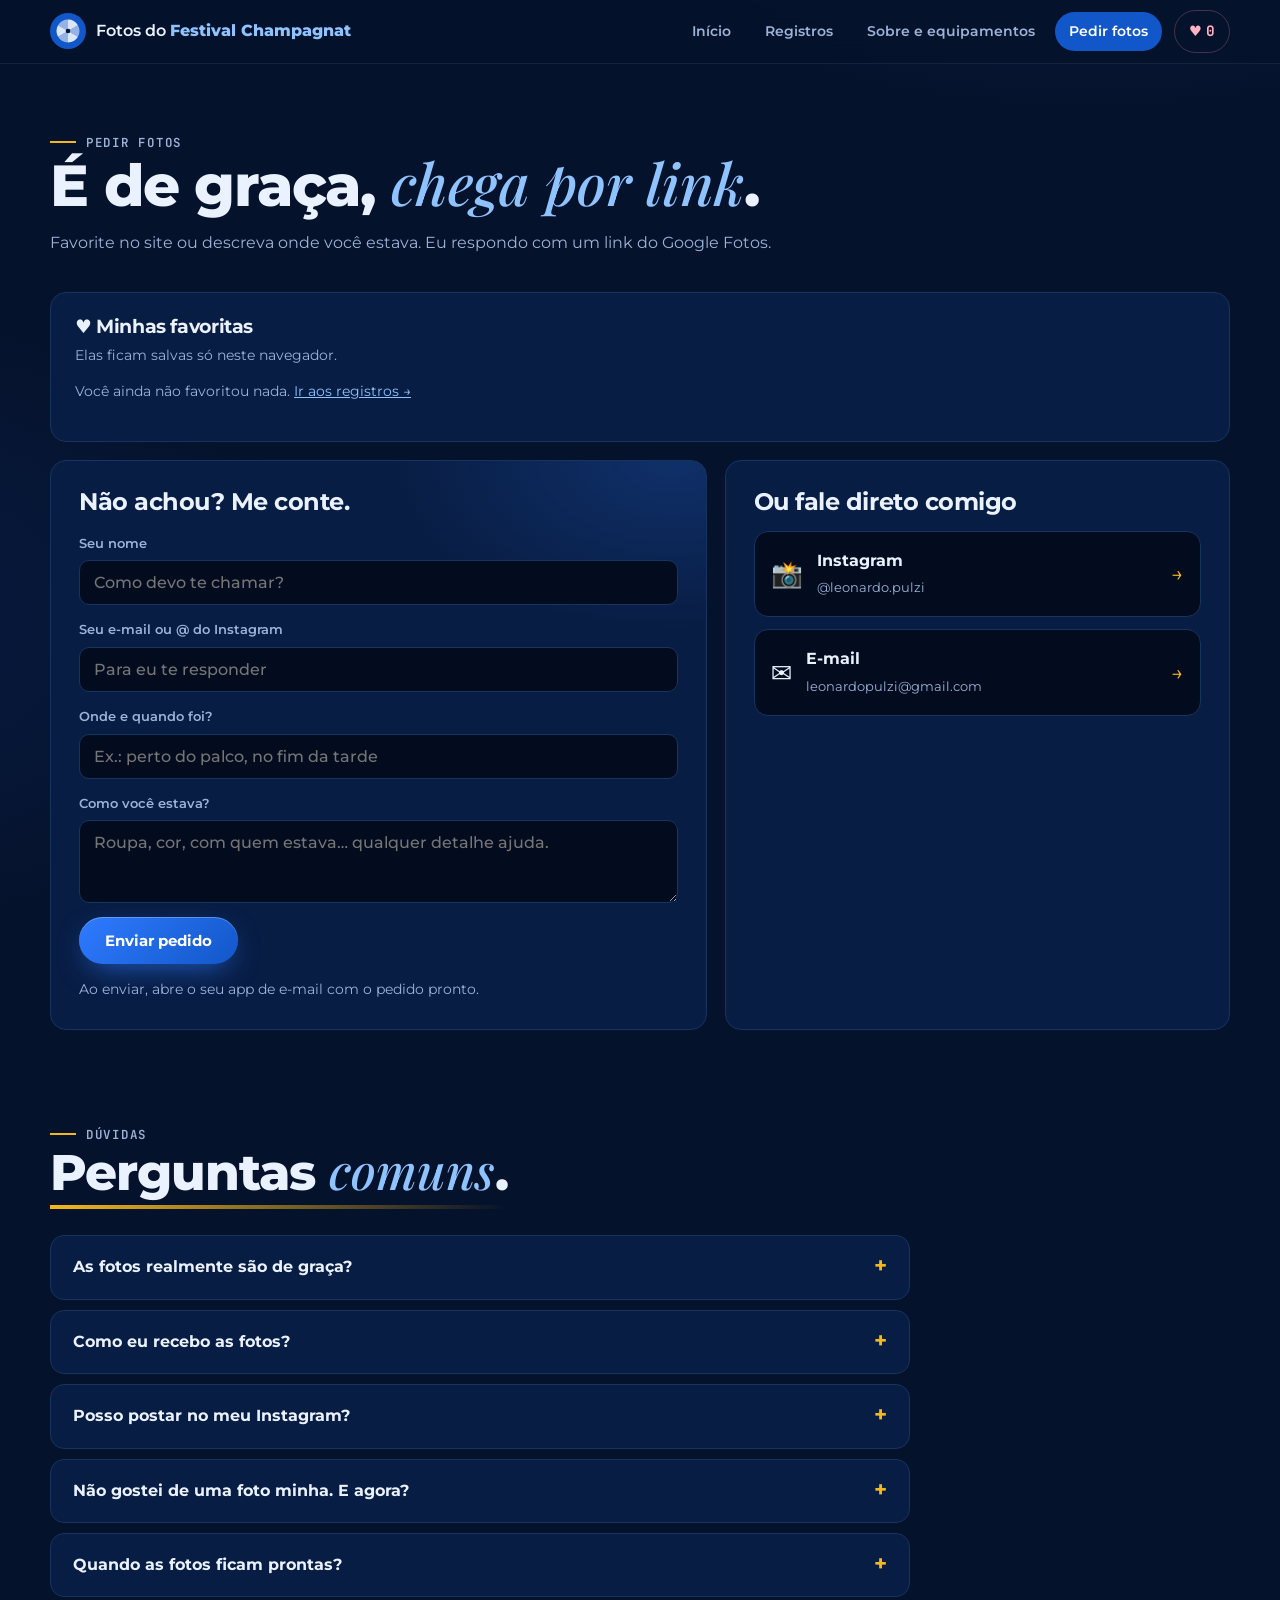
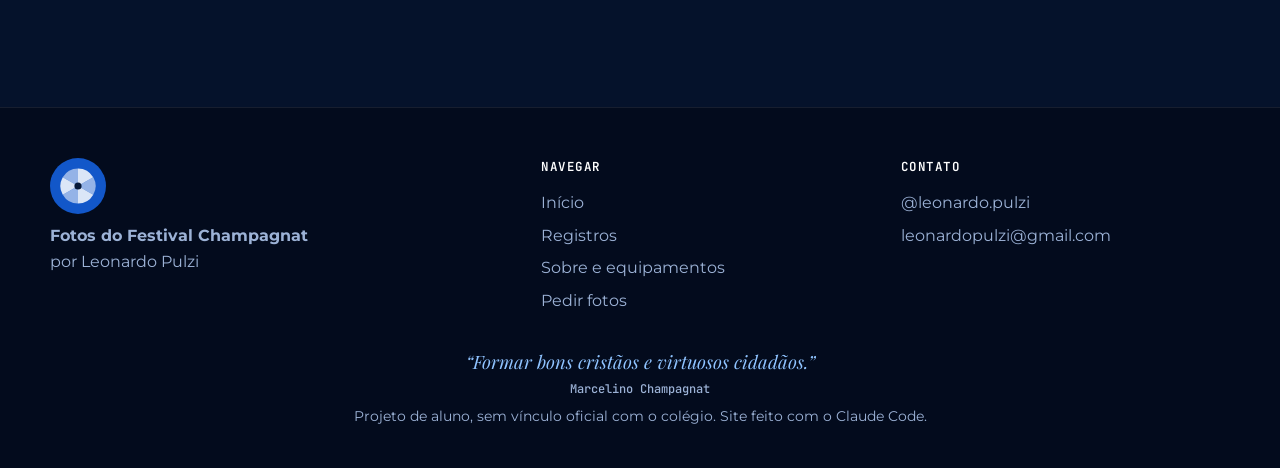
==== pedir.html @ 80028199 "Redesign Marista: sala de revelacao, paginas, favoritas e animacoes Co-Authored-By: Claude Sonnet 5." ====
<!doctype html>
<html lang="pt-BR">
<head>
<meta charset="utf-8">
<meta name="viewport" content="width=device-width, initial-scale=1">
<title>Pedir fotos · Fotos do Festival Champagnat</title>
<meta name="description" content="Peça suas fotos do Festival Champagnat. É de graça e chega por link do Google Fotos.">
<meta name="theme-color" content="#05122b">
<link rel="icon" href="data:image/svg+xml,%3Csvg xmlns='http://www.w3.org/2000/svg' viewBox='0 0 100 100'%3E%3Ccircle cx='50' cy='50' r='50' fill='%231257c9'/%3E%3Ccircle cx='50' cy='50' r='24' fill='%23fff'/%3E%3Ccircle cx='50' cy='50' r='10' fill='%2305122b'/%3E%3C/svg%3E">
<link rel="preconnect" href="https://fonts.googleapis.com">
<link rel="preconnect" href="https://fonts.gstatic.com" crossorigin>
<link href="https://fonts.googleapis.com/css2?family=JetBrains+Mono:wght@500;600;700&family=Montserrat:wght@400;500;600;700;800&family=Playfair+Display:ital,wght@1,500&display=swap" rel="stylesheet">
<link rel="stylesheet" href="style.css">
<script>try{if(sessionStorage.getItem('iris'))document.documentElement.classList.add('iris-cover')}catch(e){}</script>
</head>
<body data-page="pedir">

<main class="wrap sec" style="padding-top:56px">
  <div class="sec-head">
    <p class="eyebrow">Pedir fotos</p>
    <h1 style="font-size:clamp(2.2rem,5vw,3.6rem)" data-split>É de graça, <em>chega por link</em>.</h1>
    <p>Favorite no site ou descreva onde você estava. Eu respondo com um link do Google Fotos.</p>
  </div>

  <div class="favs-box" data-rv>
    <h3 style="margin-bottom:6px">♥ Minhas favoritas <span class="mono small" id="fCount"></span></h3>
    <p class="small" style="margin:0 0 14px">Elas ficam salvas só neste navegador.</p>
    <div class="favs-strip" id="strip"></div>
    <div class="cta" id="favActions" style="margin-top:6px">
      <button class="btn" id="sendFavs">Enviar favoritas por e-mail</button>
      <button class="btn ghost" id="clearFavs">Limpar</button>
    </div>
    <p id="favEmpty" class="small" hidden>Você ainda não favoritou nada. <a href="registros.html" style="color:var(--sky)">Ir aos registros →</a></p>
  </div>

  <div class="contact">
    <form class="form" id="form" novalidate data-rv>
      <h3>Não achou? Me conte.</h3>
      <label>Seu nome<input name="nome" type="text" autocomplete="name" required placeholder="Como devo te chamar?"></label>
      <label>Seu e-mail ou @ do Instagram<input name="contato" type="text" required placeholder="Para eu te responder"></label>
      <label>Onde e quando foi?<input name="onde" type="text" placeholder="Ex.: perto do palco, no fim da tarde"></label>
      <label>Como você estava?<textarea name="msg" rows="3" placeholder="Roupa, cor, com quem estava… qualquer detalhe ajuda."></textarea></label>
      <button class="btn" type="submit">Enviar pedido</button>
      <p class="small" id="formMsg" role="status" aria-live="polite" style="margin:0">Ao enviar, abre o seu app de e-mail com o pedido pronto.</p>
    </form>
    <div class="channels" data-rv>
      <h3>Ou fale direto comigo</h3>
      <a class="chan" id="lnkAlbum" href="#" target="_blank" rel="noopener" hidden><span class="ci">🖼️</span><span><b>Álbum no Google Fotos</b><small>Todas as fotos do festival</small></span><i>→</i></a>
      <a class="chan" id="lnkIg" href="#" target="_blank" rel="noopener"><span class="ci">📸</span><span><b>Instagram</b><small>@<span data-cfg="instagram">leonardo.pulzi</span></small></span><i>→</i></a>
      <a class="chan" id="lnkMail" href="#"><span class="ci">✉️</span><span><b>E-mail</b><small data-cfg="email">leonardopulzi@gmail.com</small></span><i>→</i></a>
    </div>
  </div>

  <div class="sec-head" style="margin-top:96px" data-rv><p class="eyebrow">Dúvidas</p><h2>Perguntas <em>comuns</em>.</h2></div>
  <div class="faq">
    <details data-rv><summary>As fotos realmente são de graça?</summary><p>Sim. Não cobro nada e não tem pegadinha. É um projeto meu para o festival.</p></details>
    <details data-rv><summary>Como eu recebo as fotos?</summary><p>Por um link do Google Fotos. Eu envio por e-mail ou Instagram, e você vê e baixa tudo por lá.</p></details>
    <details data-rv><summary>Posso postar no meu Instagram?</summary><p>Pode, e vou adorar se me marcar. Só peço que não use as fotos para vender nada nem altere a imagem de outras pessoas.</p></details>
    <details data-rv><summary>Não gostei de uma foto minha. E agora?</summary><p>Me avise por e-mail ou Instagram que eu tiro do site. Sem drama.</p></details>
    <details data-rv><summary>Quando as fotos ficam prontas?</summary><p>Vou subindo aos poucos depois do festival, conforme eu for editando. Volte aqui ou me chame para saber.</p></details>
  </div>
</main>

<script src="config.js"></script>
<script src="fotos.js"></script>
<script src="common.js"></script>
<script src="cursor.js"></script>
<script>
(() => {
  const { $, CFG, todas, toast } = FC;
  const rotulo = (f) => `${(FC.data.albuns.find((a) => a.key === f.album) || {}).titulo || f.album} #${String(f.n).padStart(2, '0')}`;
  const nome = (f) => f.exemplo ? `(exemplo) ${rotulo(f)}` : decodeURIComponent(f.src.replace(/^fotos\//, ''));

  $('#lnkIg').href = 'https://instagram.com/' + encodeURIComponent(CFG.instagram || '');
  $('#lnkMail').href = 'mailto:' + (CFG.email || '');
  if (CFG.albumUrl) { $('#lnkAlbum').href = CFG.albumUrl; $('#lnkAlbum').hidden = false; }

  function favList() { const s = new Set(FC.favs()); return todas.filter((f) => s.has(f.id)); }
  function paint() {
    const l = favList(), strip = $('#strip');
    strip.textContent = '';
    $('#fCount').textContent = l.length ? `· ${l.length} selecionada${l.length > 1 ? 's' : ''}` : '';
    $('#favActions').hidden = !l.length; $('#favEmpty').hidden = !!l.length; strip.hidden = !l.length;
    l.forEach((f) => {
      const d = document.createElement('div'); d.className = 'f';
      d.innerHTML = f.video ? `<video src="${f.src}#t=0.1" muted preload="metadata"></video>` : `<img src="${f.src}" alt="${rotulo(f)}">`;
      const x = document.createElement('button'); x.type = 'button'; x.setAttribute('aria-label', 'Remover'); x.textContent = '✕';
      x.onclick = () => FC.toggleFav(f.id);
      d.appendChild(x); strip.appendChild(d);
    });
  }
  document.addEventListener('favs', paint); paint();

  $('#sendFavs').addEventListener('click', () => {
    const l = favList();
    const corpo = `Oi! Gostaria destas ${l.length} do ${CFG.evento || 'festival'}:\n\n${l.map((f) => '- ' + nome(f)).join('\n')}\n\nMeu nome: \nMeu contato: \n`;
    location.href = `mailto:${CFG.email || ''}?subject=${encodeURIComponent('Pedido de fotos favoritas')}&body=${encodeURIComponent(corpo)}`;
    toast('Abrindo seu app de e-mail…');
  });
  $('#clearFavs').addEventListener('click', () => { FC.favs().forEach((id) => FC.toggleFav(id)); });

  const form = $('#form'), msg = $('#formMsg');
  form.addEventListener('submit', (e) => {
    e.preventDefault();
    const d = new FormData(form), n = (d.get('nome') || '').trim(), c = (d.get('contato') || '').trim();
    form.nome.classList.toggle('bad', !n); form.contato.classList.toggle('bad', !c);
    if (!n || !c) { msg.textContent = 'Preencha seu nome e um contato para eu te responder.'; return; }
    const fv = favList();
    const corpo = `Oi! Sou ${n} (${c}).\n\nOnde e quando: ${d.get('onde') || '-'}\nComo eu estava: ${d.get('msg') || '-'}\n${fv.length ? '\nFavoritas:\n' + fv.map((f) => '- ' + nome(f)).join('\n') + '\n' : ''}`;
    location.href = `mailto:${CFG.email || ''}?subject=${encodeURIComponent('Pedido de foto: ' + (CFG.evento || 'Festival'))}&body=${encodeURIComponent(corpo)}`;
    msg.textContent = 'Abrindo seu app de e-mail. Se nada abrir, me chame pelo Instagram.';
  });
})();
</script>
</body>
</html>
---- style.css ----
/* ============================================================
   Sala de revelação Marista: azul-marinho, branco e um toque de dourado.
   Conceito: tira de filme, rolos numerados, folha de contatos e visor.
   ============================================================ */
:root {
  color-scheme: dark;
  --navy: #05122b;
  --navy2: #081d44;
  --blue: #1257c9;
  --blue2: #2f7bff;
  --sky: #8fc3ff;
  --ice: #eef4ff;
  --gold: #f5b81c;
  --line: #17335f;
  --text: #eaf1ff;
  --muted: #9cb2d6;
  --af: #7CFF9B;
  --radius: 16px;
  --mono: "JetBrains Mono", ui-monospace, monospace;
  --serif: "Playfair Display", Georgia, serif;
}
* { box-sizing: border-box; }
[hidden] { display: none !important; }
html { scroll-behavior: smooth; scroll-padding-top: 84px; }
body {
  margin: 0; color: var(--text); background: var(--navy);
  background-image: radial-gradient(900px 500px at 85% -10%, #123f9a55, transparent 65%), radial-gradient(700px 500px at -10% 30%, #0b2a6a55, transparent 65%);
  font: 16px/1.65 Montserrat, system-ui, sans-serif; overflow-x: hidden;
}
a { color: inherit; }
img, video { display: block; max-width: 100%; }
code { font-family: var(--mono); font-size: .88em; background: #ffffff14; padding: .1em .4em; border-radius: 6px; }
h1, h2, h3 { line-height: 1.08; margin: 0; letter-spacing: -.02em; }
h1 { font-weight: 800; font-size: clamp(2.6rem, 6.2vw, 5rem); }
h2 { font-weight: 800; font-size: clamp(2rem, 4vw, 3.1rem); }
em, .serif { font-family: var(--serif); font-style: italic; font-weight: 500; letter-spacing: 0; color: var(--sky); }
.small { font-size: .86rem; color: var(--muted); }
.mono { font-family: var(--mono); }
.wrap { max-width: 1180px; margin: 0 auto; padding: 0 16px; }
.sec { padding: 96px 0 0; }
.eyebrow { font: 600 .78rem var(--mono); letter-spacing: .14em; text-transform: uppercase; color: var(--gold); margin: 0 0 14px; display: flex; align-items: center; gap: 10px; }
.eyebrow::before { content: ""; width: 26px; height: 2px; background: var(--gold); }
.sec-head { margin-bottom: 36px; max-width: 760px; }
.sec-head p { color: var(--muted); margin: 14px 0 0; }

/* ---------- Nav ---------- */
.nav {
  position: sticky; top: 0; z-index: 40; display: flex; align-items: center; gap: 22px;
  padding: 10px max(16px, calc((100vw - 1180px) / 2)); background: #05122bd9; backdrop-filter: blur(14px); border-bottom: 1px solid #ffffff12;
}
.brand { display: flex; align-items: center; gap: 10px; text-decoration: none; font-weight: 600; white-space: nowrap; }
.brand b { font-weight: 800; color: var(--sky); }
.ap { display: inline-grid; place-items: center; width: 36px; height: 36px; border-radius: 50%; background: var(--blue); color: #fff; padding: 5px; transition: transform .6s cubic-bezier(.3,1.4,.4,1); }
.ap svg { width: 100%; height: 100%; }
.brand:hover .ap { transform: rotate(120deg); }
.ap.big { width: 56px; height: 56px; padding: 8px; }
.nav nav { display: flex; align-items: center; gap: 6px; margin-left: auto; }
.nav nav a { text-decoration: none; color: var(--muted); font-weight: 600; font-size: .9rem; padding: 8px 14px; border-radius: 999px; transition: .15s; }
.nav nav a:hover { color: #fff; background: #ffffff12; }
.nav nav a.on { color: #fff; background: var(--blue); }
.nav nav .fav-pill { color: #ffb3c1; border: 1px solid #ff8aa044; margin-left: 6px; }
.nav nav .fav-pill b { font-family: var(--mono); }
.burger { display: none; margin-left: auto; background: none; border: 1px solid var(--line); color: #fff; border-radius: 10px; font-size: 1.2rem; padding: 4px 12px; cursor: pointer; }

/* ---------- Botões ---------- */
.btn, .chip {
  display: inline-flex; align-items: center; justify-content: center; gap: 8px; text-decoration: none; cursor: pointer;
  font: 700 .95rem Montserrat, sans-serif; border-radius: 999px; transition: transform .15s, box-shadow .15s, background .15s;
}
.btn { padding: 14px 26px; border: 0; color: #fff; background: linear-gradient(135deg, var(--blue2), var(--blue)); box-shadow: 0 10px 30px -10px #2f7bffcc, inset 0 1px 0 #ffffff44; }
.btn:hover { transform: translateY(-2px); box-shadow: 0 16px 36px -10px #2f7bff; }
.btn.ghost { background: transparent; box-shadow: inset 0 0 0 1.5px #ffffff33; }
.btn.ghost:hover { box-shadow: inset 0 0 0 1.5px var(--sky); }
.btn.gold { background: var(--gold); color: #1c1400; box-shadow: 0 10px 30px -10px #f5b81caa; }
.chip { padding: 8px 15px; font-size: .82rem; color: var(--text); background: #ffffff10; border: 1px solid #ffffff1f; }
.chip:hover { background: #ffffff1f; }
.chip.on { background: var(--blue); border-color: var(--blue2); }
.chip.solid { background: var(--gold); color: #1c1400; border-color: transparent; }

/* ---------- Hero ---------- */
.hero { position: relative; padding: 70px 0 56px; }
.hero .wrap { display: grid; grid-template-columns: 1.1fr .9fr; gap: 48px; align-items: center; }
.tagline { display: inline-flex; align-items: center; gap: 10px; font: 600 .8rem var(--mono); color: var(--gold); border: 1px solid #f5b81c55; border-radius: 6px; padding: 5px 12px; margin-bottom: 22px; }
.tagline i { width: 8px; height: 8px; border-radius: 50%; background: #ff4d5e; animation: blink 1.2s steps(1) infinite; }
@keyframes blink { 50% { opacity: .2; } }
.hero h1 em { display: block; }
.lead { font-size: 1.1rem; color: #cfdcf5; max-width: 34em; margin: 22px 0 28px; }
.lead strong { color: #fff; }
.cta { display: flex; flex-wrap: wrap; gap: 12px; }
.meta { list-style: none; padding: 0; margin: 28px 0 0; display: flex; flex-wrap: wrap; gap: 8px; font: 500 .78rem var(--mono); }
.meta li { border: 1px solid var(--line); padding: 4px 12px; border-radius: 6px; color: var(--muted); }

/* colagem com parallax */
.collage { position: relative; aspect-ratio: 1; max-width: 520px; width: 100%; margin-left: auto; }
.collage .pic {
  position: absolute; width: 52%; border-radius: 6px; overflow: hidden; border: 8px solid #f6f9ff; border-bottom-width: 30px; background: #f6f9ff;
  box-shadow: 0 30px 50px -20px #000; transition: transform .25s ease-out; cursor: zoom-in;
}
.collage .pic img { width: 100%; aspect-ratio: 1; object-fit: cover; }
.collage .pic span { position: absolute; left: 0; right: 0; bottom: -25px; text-align: center; color: #12305f; font: 500 .68rem var(--mono); }
.collage .p1 { left: 2%; top: 3%; rotate: -6deg; }
.collage .p2 { right: 0; top: 0; rotate: 5deg; }
.collage .p3 { left: 8%; bottom: 0; rotate: 4deg; }
.collage .p4 { right: 2%; bottom: 6%; rotate: -4deg; }
.collage .pic:hover { z-index: 5; scale: 1.06; }
.shutter-btn {
  position: absolute; left: 50%; top: 50%; translate: -50% -50%; z-index: 6; width: 96px; height: 96px; border-radius: 50%; border: 4px solid #fff;
  background: var(--blue); color: #fff; cursor: pointer; padding: 14px; box-shadow: 0 0 0 8px #ffffff22, 0 20px 40px #000a; transition: transform .2s;
}
.shutter-btn svg { width: 100%; height: 100%; transition: transform .8s cubic-bezier(.3,1.4,.4,1); }
.shutter-btn:hover svg { transform: rotate(60deg); }
.shutter-btn:active { transform: scale(.92); }
.flash { position: fixed; inset: 0; background: #fff; z-index: 9990; pointer-events: none; opacity: 0; }
.flash.go { animation: flashgo .45s ease-out; }
@keyframes flashgo { 0% { opacity: .8; } 100% { opacity: 0; } }

/* ---------- Tira de filme ---------- */
.film { position: relative; background: #02070f; padding: 34px 0; margin-top: 26px; border-block: 1px solid #1b2c52; overflow: hidden; }
.film::before, .film::after {
  content: ""; position: absolute; left: 0; right: 0; height: 12px; z-index: 2; opacity: .55;
  background: repeating-linear-gradient(90deg, transparent 0 8px, #dbe7ff 8px 20px, transparent 20px 28px); mask: linear-gradient(#000, #000); border-radius: 3px;
}
.film::before { top: 10px; } .film::after { bottom: 10px; }
.film-track { display: flex; gap: 18px; width: max-content; animation: roll 60s linear infinite; }
.film:hover .film-track { animation-play-state: paused; }
@keyframes roll { to { transform: translateX(-50%); } }
.frame { position: relative; flex: none; width: 260px; cursor: zoom-in; }
.frame img { width: 100%; aspect-ratio: 3/2; object-fit: cover; border-radius: 3px; filter: saturate(1.05); transition: filter .3s, transform .3s; }
.frame:hover img { transform: scale(1.03); }
.frame span { display: block; margin-top: 6px; font: 500 .68rem var(--mono); color: #7f9bc9; letter-spacing: .1em; }

/* ---------- Números ---------- */
.stats { display: grid; grid-template-columns: repeat(4, 1fr); border: 1px solid var(--line); border-radius: var(--radius); overflow: hidden; background: var(--line); gap: 1px; }
.stats div { background: var(--navy2); padding: 26px 22px; }
.stats b { display: block; font: 800 2.6rem/1 Montserrat, sans-serif; color: #fff; }
.stats b small { font: 600 .9rem var(--mono); color: var(--gold); margin-left: 4px; }
.stats span { color: var(--muted); font-size: .88rem; }

/* ---------- Rolos (álbuns) ---------- */
.rolls { display: grid; grid-template-columns: repeat(auto-fill, minmax(260px, 1fr)); gap: 18px; }
.roll {
  position: relative; display: block; text-decoration: none; border-radius: var(--radius); overflow: hidden; min-height: 300px; isolation: isolate;
  border: 1px solid var(--line); background: var(--navy2); transition: transform .25s, border-color .25s; cursor: pointer; text-align: left; padding: 0; color: inherit; font: inherit;
}
.roll:hover { transform: translateY(-5px); border-color: var(--blue2); }
.roll .cover { position: absolute; inset: 0; z-index: -2; }
.roll .cover img { width: 100%; height: 100%; object-fit: cover; transition: transform .6s; }
.roll:hover .cover img { transform: scale(1.08); }
.roll::after { content: ""; position: absolute; inset: 0; z-index: -1; background: linear-gradient(180deg, #05122b22 20%, #05122bf0 88%); }
.roll .no { position: absolute; top: 14px; left: 14px; font: 600 .72rem var(--mono); letter-spacing: .12em; background: #05122bcc; border: 1px solid #ffffff2a; padding: 4px 10px; border-radius: 6px; }
.roll .emo { position: absolute; top: 12px; right: 14px; font-size: 1.6rem; }
.roll .info { position: absolute; left: 0; right: 0; bottom: 0; padding: 18px; }
.roll h3 { font-size: 1.35rem; }
.roll p { margin: 4px 0 10px; color: #c6d6f2; font-size: .88rem; }
.roll .cnt { font: 600 .74rem var(--mono); color: var(--gold); }
.roll.all { background: linear-gradient(135deg, var(--blue), #0a2f74); }

/* ---------- Passos ---------- */
.steps { list-style: none; padding: 0; margin: 0; display: grid; grid-template-columns: repeat(3, 1fr); gap: 16px; counter-reset: s; }
.steps li { position: relative; background: var(--navy2); border: 1px solid var(--line); border-radius: var(--radius); padding: 30px 24px 24px; counter-increment: s; }
.steps li::before { content: counter(s, decimal-leading-zero); position: absolute; top: -16px; left: 22px; font: 700 .85rem var(--mono); color: #1c1400; background: var(--gold); padding: 3px 12px; border-radius: 6px; }
.steps h3 { font-size: 1.2rem; margin-bottom: 8px; }
.steps p { margin: 0; color: var(--muted); }

/* ---------- Faixa clara (branco Marista) ---------- */
.light { background: var(--ice); color: #0b1f45; margin-top: 96px; padding: 80px 0; position: relative; }
.light .eyebrow { color: var(--blue); } .light .eyebrow::before { background: var(--blue); }
.light em { color: var(--blue); }
.light .sec-head p { color: #46608f; }

/* ---------- Equipamentos (cartas que viram) ---------- */
.gear { display: grid; grid-template-columns: repeat(2, 1fr); gap: 20px; }
.flip { perspective: 1200px; min-height: 340px; background: none; border: 0; padding: 0; text-align: left; cursor: pointer; color: inherit; font: inherit; }
.flip-in { position: relative; width: 100%; height: 100%; min-height: 340px; transition: transform .7s cubic-bezier(.3,1.1,.4,1); transform-style: preserve-3d; }
.flip.on .flip-in { transform: rotateY(180deg); }
.face { position: absolute; inset: 0; border-radius: 22px; padding: 30px; backface-visibility: hidden; display: flex; flex-direction: column; justify-content: flex-end; overflow: hidden; }
.face.front { background: radial-gradient(400px 260px at 90% 0%, #2f7bff88, transparent 70%), linear-gradient(160deg, #0b2f74, var(--navy)); color: #fff; box-shadow: 0 30px 50px -30px #05122b; }
.face.front .big { position: absolute; top: 22px; right: 24px; font-size: 4.4rem; opacity: .95; }
.face.front .badge { align-self: flex-start; font: 600 .72rem var(--mono); letter-spacing: .12em; text-transform: uppercase; color: #1c1400; background: var(--gold); padding: 3px 10px; border-radius: 6px; margin-bottom: 12px; }
.face.front h3 { font-size: 2.1rem; }
.face.front p { margin: 8px 0 0; color: #c6d6f2; max-width: 26em; }
.face.front .hint { margin-top: 16px; font: 500 .74rem var(--mono); color: var(--sky); }
.face.back { transform: rotateY(180deg); background: #fff; color: #0b1f45; box-shadow: 0 30px 50px -30px #05122b; justify-content: center; }
.face.back h4 { margin: 0 0 12px; font: 600 .78rem var(--mono); letter-spacing: .12em; text-transform: uppercase; color: var(--blue); }
.face.back ul { list-style: none; padding: 0; margin: 0; display: grid; gap: 9px; }
.face.back li { display: flex; justify-content: space-between; gap: 14px; border-bottom: 1px dashed #c4d4f2; padding-bottom: 7px; font-size: .92rem; }
.face.back li span { color: #46608f; } .face.back li b { text-align: right; }

/* ---------- Sobre ---------- */
.about { display: grid; grid-template-columns: 340px 1fr; gap: 48px; align-items: center; }
.portrait { position: relative; aspect-ratio: 4/5; border-radius: 6px; background: #f6f9ff; padding: 12px 12px 44px; rotate: -2deg; box-shadow: 0 34px 60px -26px #000; }
.portrait .in { position: relative; width: 100%; height: 100%; overflow: hidden; background: linear-gradient(160deg, #0b2f74, var(--navy)); display: grid; place-items: center; font-size: 4rem; }
.portrait img { position: absolute; inset: 0; width: 100%; height: 100%; object-fit: cover; }
.portrait img + span { display: none; }
.portrait::after { content: attr(data-cap); position: absolute; left: 0; right: 0; bottom: 12px; text-align: center; color: #12305f; font: 500 .75rem var(--mono); }
.who b { display: block; font-size: 2.2rem; font-weight: 800; letter-spacing: -.02em; }
.who span { color: var(--gold); font-weight: 600; }
.about-text p { color: #cfdcf5; max-width: 40em; }
.tags { display: flex; flex-wrap: wrap; gap: 8px; margin-top: 20px; }

/* ---------- Registros ---------- */
.crumbs { display: flex; align-items: center; gap: 12px; flex-wrap: wrap; margin-bottom: 26px; }
.toolbar { display: flex; flex-wrap: wrap; gap: 8px; align-items: center; margin-bottom: 22px; }
.toolbar .grow { flex: 1; }
.sheet { columns: 3; column-gap: 14px; background: #02070f; border: 1px solid #1b2c52; border-radius: 12px; padding: 26px 18px 12px; position: relative; }
.tile { position: relative; margin: 0 0 14px; break-inside: avoid; border-radius: 4px; overflow: hidden; background: var(--navy2); border: 1px solid #ffffff14; }
.tile-open { display: block; width: 100%; padding: 0; border: 0; background: none; cursor: zoom-in; position: relative; }
.tile img, .tile video { width: 100%; height: auto; display: block; transition: transform .5s; }
.tile:hover img, .tile:hover video { transform: scale(1.05); }
.tile-open { overflow: hidden; }
.play { position: absolute; left: 50%; top: 50%; translate: -50% -50%; width: 54px; height: 54px; display: grid; place-items: center; border-radius: 50%; background: #05122bcc; border: 2px solid #fff; color: #fff; }
.heart { position: absolute; top: 8px; right: 8px; width: 38px; height: 38px; border-radius: 50%; border: 0; cursor: pointer; background: #05122bcc; color: #fff; font-size: 1.2rem; transition: transform .2s, background .2s; }
.heart:hover { transform: scale(1.12); }
.heart.on { background: #ff4d6d; }
.heart.on { animation: pop .35s; }
@keyframes pop { 50% { transform: scale(1.35); } }
.ex { position: absolute; left: 8px; top: 8px; font: 600 .62rem var(--mono); text-transform: uppercase; letter-spacing: .1em; background: #f5b81c; color: #1c1400; padding: 2px 8px; border-radius: 4px; }
.fn { position: absolute; left: 8px; bottom: 8px; font: 600 .68rem var(--mono); color: #fff; background: #000a; padding: 2px 8px; border-radius: 4px; opacity: 0; transition: opacity .2s; }
.tile:hover .fn { opacity: 1; }
.demo-note { display: flex; gap: 12px; align-items: flex-start; background: #f5b81c1c; border: 1px solid #f5b81c55; color: #ffdf8a; border-radius: 12px; padding: 14px 18px; margin-bottom: 22px; font-size: .9rem; }
.empty { text-align: center; padding: 60px 20px; color: var(--muted); border: 1px dashed var(--line); border-radius: var(--radius); }

/* ---------- Lightbox ---------- */
.lb { position: fixed; inset: 0; z-index: 9000; display: grid; place-items: center; background: #02060ff5; padding: 24px; }
.lb figure { margin: 0; max-width: min(1100px, 100%); display: grid; gap: 14px; justify-items: center; }
.lb-media img, .lb-media video { max-height: 76vh; max-width: 100%; border-radius: 8px; box-shadow: 0 30px 80px #000; }
.lb figcaption { display: flex; align-items: center; gap: 18px; flex-wrap: wrap; justify-content: center; color: var(--muted); font: 500 .82rem var(--mono); }
.lb-actions { display: flex; gap: 8px; flex-wrap: wrap; }
.chip.on { background: #ff4d6d; border-color: transparent; }
.lb-x, .lb-nav { position: absolute; width: 48px; height: 48px; border-radius: 50%; border: 1px solid #ffffff2a; background: #ffffff12; color: #fff; font: 700 1.3rem Montserrat, sans-serif; cursor: pointer; }
.lb-x { top: 18px; right: 18px; }
.lb-nav { top: 50%; translate: 0 -50%; } .lb-prev { left: 18px; } .lb-next { right: 18px; }
.lb-x:hover, .lb-nav:hover { background: var(--blue); }

/* ---------- Pedir / formulário ---------- */
.favs-box { background: var(--navy2); border: 1px solid var(--line); border-radius: var(--radius); padding: 24px; }
.favs-strip { display: flex; gap: 10px; overflow-x: auto; padding: 4px 0 12px; }
.favs-strip .f { position: relative; flex: none; width: 110px; aspect-ratio: 1; border-radius: 6px; overflow: hidden; border: 1px solid #ffffff22; }
.favs-strip img, .favs-strip video { width: 100%; height: 100%; object-fit: cover; }
.favs-strip .f button { position: absolute; top: 4px; right: 4px; width: 24px; height: 24px; border-radius: 50%; border: 0; background: #000a; color: #fff; cursor: pointer; }
.contact { display: grid; grid-template-columns: 1.3fr 1fr; gap: 18px; margin-top: 18px; }
.form, .channels { background: var(--navy2); border: 1px solid var(--line); border-radius: var(--radius); padding: 28px; }
.form { display: grid; gap: 14px; background: radial-gradient(400px 240px at 95% 0%, #2f7bff33, transparent 70%), var(--navy2); }
.form h3, .channels h3 { font-size: 1.5rem; margin-bottom: 4px; }
.form label { display: grid; gap: 6px; font-size: .82rem; font-weight: 600; color: var(--muted); }
.form input, .form textarea { font: 500 1rem Montserrat, sans-serif; color: #fff; background: #030c1f; border: 1px solid var(--line); border-radius: 10px; padding: 12px 14px; resize: vertical; }
.form input:focus, .form textarea:focus { outline: 0; border-color: var(--blue2); box-shadow: 0 0 0 3px #2f7bff33; }
.form input.bad { border-color: #ff4d6d; }
.form .btn { justify-self: start; }
.channels { display: grid; gap: 12px; align-content: start; }
.chan { display: flex; align-items: center; gap: 14px; padding: 16px; border-radius: 14px; text-decoration: none; background: #030c1f; border: 1px solid var(--line); transition: .2s; }
.chan:hover { border-color: var(--blue2); transform: translateY(-2px); }
.chan .ci { font-size: 1.6rem; } .chan b { display: block; } .chan small { color: var(--muted); word-break: break-all; }
.chan i { margin-left: auto; font-style: normal; color: var(--gold); font-size: 1.3rem; }

.faq { display: grid; gap: 10px; max-width: 860px; }
.faq details { background: var(--navy2); border: 1px solid var(--line); border-radius: 14px; padding: 0 22px; }
.faq details[open] { border-color: var(--blue2); }
.faq summary { cursor: pointer; list-style: none; padding: 18px 0; font-weight: 700; display: flex; justify-content: space-between; gap: 16px; }
.faq summary::-webkit-details-marker { display: none; }
.faq summary::after { content: "+"; color: var(--gold); font-size: 1.4rem; line-height: 1; transition: .2s; }
.faq details[open] summary::after { transform: rotate(45deg); }
.faq p { margin: 0 0 18px; color: var(--muted); }

/* ---------- CTA final ---------- */
.banner { position: relative; overflow: hidden; border-radius: 26px; padding: 54px 44px; background: linear-gradient(135deg, var(--blue), #0a2f74 70%); display: grid; grid-template-columns: 1fr auto; gap: 24px; align-items: center; }
.banner::after { content: ""; position: absolute; right: -80px; top: -80px; width: 320px; height: 320px; border-radius: 50%; border: 40px solid #ffffff14; }
.banner h2 em { color: #fff; }
.banner p { color: #d5e3ff; margin: 12px 0 0; max-width: 34em; }

/* ---------- Rodapé ---------- */
.foot { margin-top: 110px; border-top: 1px solid #ffffff14; padding: 50px 16px 40px; background: #030b1d; color: var(--muted); }
.foot-in { max-width: 1180px; margin: 0 auto 30px; display: grid; grid-template-columns: 1.4fr 1fr 1fr; gap: 30px; }
.foot h4 { margin: 0 0 12px; color: #fff; font: 600 .78rem var(--mono); letter-spacing: .12em; text-transform: uppercase; }
.foot a { display: block; text-decoration: none; padding: 3px 0; } .foot a:hover { color: #fff; }
.foot p { margin: 8px 0 0; }
.foot .quote { text-align: center; font-family: var(--serif); font-style: italic; font-size: 1.15rem; color: var(--sky); }
.foot .quote span { display: block; font: 500 .75rem var(--mono); font-style: normal; color: var(--muted); margin-top: 4px; }
.foot .small { text-align: center; }

/* ---------- Progresso, toast, reveal ---------- */
.progress { position: fixed; left: 0; top: 0; right: 0; height: 3px; z-index: 60; background: linear-gradient(90deg, var(--blue2), var(--gold)); transform-origin: 0 50%; transform: scaleX(0); }
.toast { position: fixed; left: 50%; bottom: 26px; translate: -50% 20px; z-index: 9500; background: #fff; color: #0b1f45; font-weight: 700; font-size: .88rem; padding: 10px 18px; border-radius: 999px; opacity: 0; transition: .25s; pointer-events: none; box-shadow: 0 10px 30px #0008; }
.toast.show { opacity: 1; translate: -50% 0; }
.rv { opacity: 0; transform: translateY(24px); transition: opacity .6s var(--d, 0ms) ease, transform .7s var(--d, 0ms) cubic-bezier(.2,.8,.2,1); }
.rv.in { opacity: 1; transform: none; }

/* ---------- Cursor visor ---------- */
.has-vf, .has-vf * { cursor: none !important; }
.has-vf input, .has-vf textarea { cursor: text !important; }
.vf { position: fixed; left: 0; top: 0; z-index: 9999; pointer-events: none; opacity: 0; transition: opacity .2s; }
.vf.on { opacity: 1; }
.vf i { position: absolute; width: 12px; height: 12px; border: 2px solid #fff; transition: border-color .2s; }
.vf i:nth-child(1) { left: 0; top: 0; border-right: 0; border-bottom: 0; }
.vf i:nth-child(2) { right: 0; top: 0; border-left: 0; border-bottom: 0; }
.vf i:nth-child(3) { left: 0; bottom: 0; border-right: 0; border-top: 0; }
.vf i:nth-child(4) { right: 0; bottom: 0; border-left: 0; border-top: 0; }
.vf.lock i { border-color: var(--af); }
.vf b { position: absolute; left: 50%; top: 50%; width: 4px; height: 4px; margin: -2px; border-radius: 50%; background: #fff; transition: background .2s; }
.vf.lock b { background: var(--af); }
.vf em { position: absolute; left: 0; top: -22px; font: 700 .64rem var(--mono); letter-spacing: .1em; color: var(--af); opacity: 0; transition: opacity .2s; }
.vf.lock em { opacity: 1; }
.vf.click i { animation: shot .3s; }
@keyframes shot { 50% { transform: scale(.7); } }

/* ---------- Animações próprias ---------- */
/* transição de página: o diafragma fecha e abre */
@property --r { syntax: "<length>"; inherits: false; initial-value: 0px; }
.iris-cover body::before { content: ""; position: fixed; inset: 0; z-index: 99997; background: #02060f; }
.iris {
  position: fixed; inset: 0; z-index: 99998; pointer-events: none; background: #02060f; display: grid; place-content: center; justify-items: center; gap: 14px;
  -webkit-mask: radial-gradient(circle at 50% 50%, transparent var(--r), #000 calc(var(--r) + 2px)); mask: radial-gradient(circle at 50% 50%, transparent var(--r), #000 calc(var(--r) + 2px));
}
.iris .ap-i { width: 84px; height: 84px; color: var(--blue2); animation: spin 1.2s linear infinite; }
.iris p { margin: 0; font: 600 .8rem var(--mono); letter-spacing: .2em; text-transform: uppercase; color: var(--sky); }
.iris.close { pointer-events: auto; animation: irisClose .6s cubic-bezier(.7, 0, .3, 1) both; }
.iris.open { --r: 0px; animation: irisOpen .8s .05s cubic-bezier(.6, 0, .3, 1) both; }
@keyframes irisClose { from { --r: 90vmax; } to { --r: 0px; } }
@keyframes irisOpen { from { --r: 0px; } to { --r: 90vmax; } }
@keyframes spin { to { transform: rotate(360deg); } }

/* palavras do título se revelando, como uma foto na bandeja */
.w { display: inline-block; animation: develop-text 1s calc(var(--i) * 90ms + 300ms) cubic-bezier(.2, .8, .2, 1) both; }
@keyframes develop-text { from { opacity: 0; filter: blur(14px) brightness(2.5); transform: translateY(.4em) scale(1.1); } }

/* fotos "reveladas": escuras, sépia e borradas até entrarem na tela */
.tile img, .roll .cover img, .frame img, .pic img, .tile video { transition: filter 1.8s ease, transform .5s; }
.tile.rv:not(.in) img, .roll.rv:not(.in) .cover img, .frame.rv:not(.in) img, .pic.rv:not(.in) img { filter: brightness(.2) sepia(1) contrast(1.4) blur(10px); }
.frame img { transition: filter 1.8s ease, transform .3s; }

/* rolos inclinam em 3D seguindo o mouse */
.roll { transform: perspective(900px) translateY(var(--ty, 0)) rotateX(var(--rx, 0deg)) rotateY(var(--ry, 0deg)); transition: transform .25s ease-out, border-color .25s; will-change: transform; }
.roll:hover { --ty: -5px; transform: perspective(900px) translateY(-5px) rotateX(var(--rx, 0deg)) rotateY(var(--ry, 0deg)); }
.roll.rv.in { transform: perspective(900px) translateY(var(--ty, 0)) rotateX(var(--rx, 0deg)) rotateY(var(--ry, 0deg)); }
.roll.rv { transition: opacity .6s var(--d, 0ms) ease, transform .25s ease-out, border-color .25s; }

/* corações e troca de foto no visualizador */
.burst { position: fixed; z-index: 9800; pointer-events: none; color: #ff4d6d; font-size: 1.1rem; }
.lb-media.swap img, .lb-media.swap video { animation: irisIn .7s cubic-bezier(.3, .8, .3, 1) both; }
@keyframes irisIn { from { clip-path: circle(0% at 50% 50%); filter: brightness(2.2); } to { clip-path: circle(80% at 50% 50%); filter: none; } }

/* títulos de seção: sublinhado que se desenha */
.sec-head h2 { position: relative; display: inline-block; }
.sec-head h2::after { content: ""; position: absolute; left: 0; bottom: -10px; height: 4px; width: 100%; background: linear-gradient(90deg, var(--gold), transparent); transform: scaleX(0); transform-origin: 0 50%; transition: transform 1s .3s cubic-bezier(.2, .8, .2, 1); }
.sec-head.in h2::after, .sec-head:not(.rv) h2::after { transform: scaleX(1); }

/* miolo do botão do obturador: as lâminas giram ao clicar */
.shutter-btn.fire svg { animation: blades .6s cubic-bezier(.3, 1.4, .4, 1); }
@keyframes blades { 40% { transform: rotate(120deg) scale(.6); } 100% { transform: rotate(180deg) scale(1); } }
.pic.shuf { animation: shuffle .7s cubic-bezier(.3, 1.3, .4, 1); }
@keyframes shuffle { 30% { transform: translate(var(--sx, 20px), -40px) rotate(12deg) scale(.9); } }

/* ---------- Responsivo ---------- */
@media (max-width: 980px) {
  .hero .wrap, .about, .contact, .banner, .foot-in { grid-template-columns: minmax(0, 1fr); }
  .collage { margin: 20px auto 0; max-width: 420px; }
  .stats { grid-template-columns: repeat(2, 1fr); }
  .steps { grid-template-columns: minmax(0, 1fr); gap: 30px; }
  .gear { grid-template-columns: minmax(0, 1fr); }
  .sheet { columns: 2; }
  .portrait { max-width: 300px; }
}
@media (max-width: 760px) {
  .burger { display: block; }
  .nav nav { display: none; position: absolute; left: 0; right: 0; top: 100%; flex-direction: column; align-items: stretch; background: #05122bf7; padding: 12px 16px 18px; border-bottom: 1px solid var(--line); }
  .nav nav.open { display: flex; }
  .sec { padding-top: 72px; }
  .sheet { columns: 1; }
  .frame { width: 200px; }
  .banner { padding: 36px 24px; }
  .lb-nav { top: auto; bottom: 18px; translate: 0; } .lb-prev { left: 26%; } .lb-next { right: 26%; }
}
@media (max-width: 420px) { .stats { grid-template-columns: minmax(0, 1fr); } .brand span:last-child { font-size: .86rem; } }
@media (prefers-reduced-motion: reduce) { *, *::before, *::after { animation: none !important; transition: none !important; } html { scroll-behavior: auto; } }
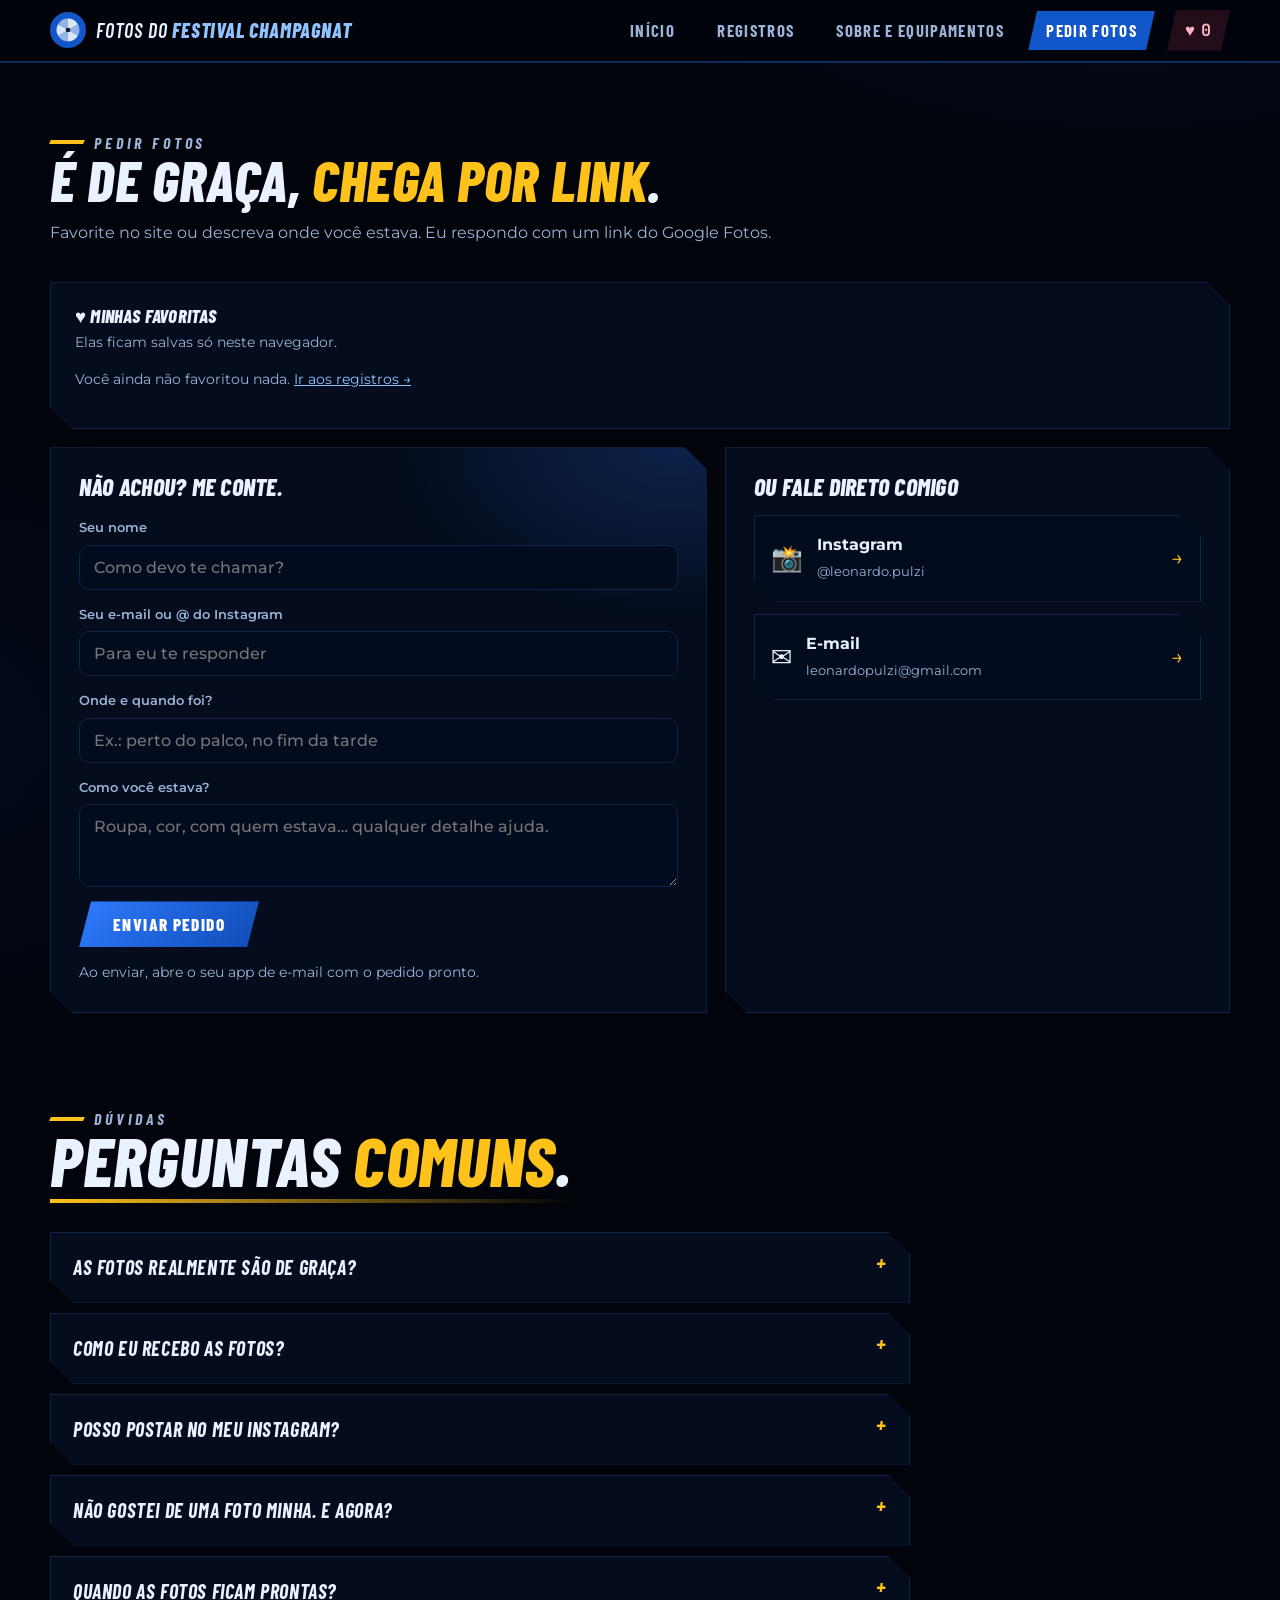
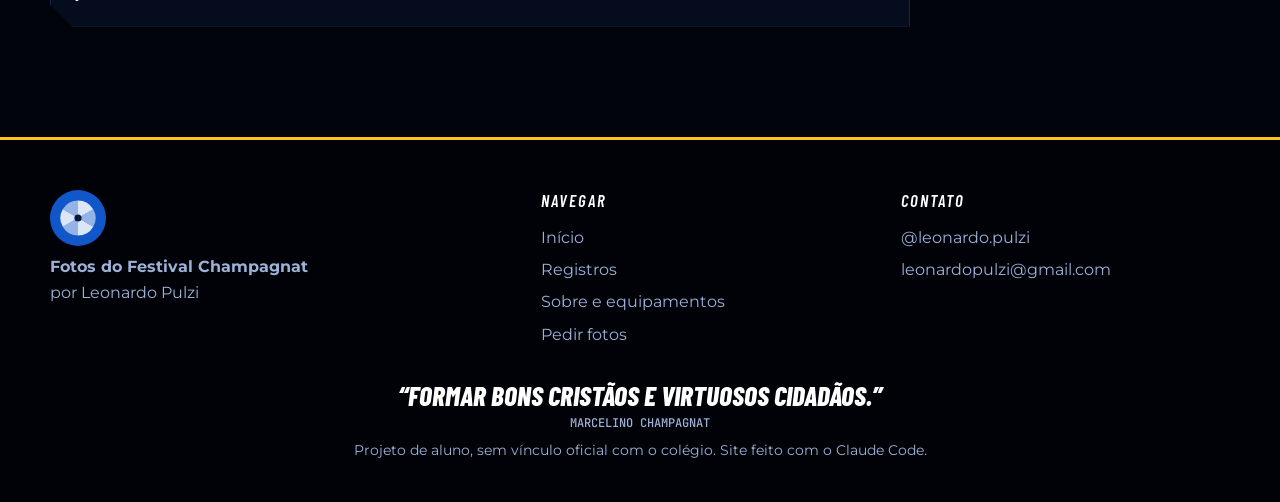
==== commit 5f7deec2: "Tema esporte: mais escuro, tipografia condensada, cortes diagonais Co-Authored-By: Claude Sonnet 5.5" ====
--- a/pedir.html
+++ b/pedir.html
@@ -9,9 +9,10 @@
 <link rel="icon" href="data:image/svg+xml,%3Csvg xmlns='http://www.w3.org/2000/svg' viewBox='0 0 100 100'%3E%3Ccircle cx='50' cy='50' r='50' fill='%231257c9'/%3E%3Ccircle cx='50' cy='50' r='24' fill='%23fff'/%3E%3Ccircle cx='50' cy='50' r='10' fill='%2305122b'/%3E%3C/svg%3E">
 <link rel="preconnect" href="https://fonts.googleapis.com">
 <link rel="preconnect" href="https://fonts.gstatic.com" crossorigin>
-<link href="https://fonts.googleapis.com/css2?family=JetBrains+Mono:wght@500;600;700&family=Montserrat:wght@400;500;600;700;800&family=Playfair+Display:ital,wght@1,500&display=swap" rel="stylesheet">
+<link href="https://fonts.googleapis.com/css2?family=JetBrains+Mono:wght@500;600;700&family=Montserrat:wght@400;500;600;700;800&family=Playfair+Display:ital,wght@1,500&family=Barlow+Condensed:ital,wght@0,600;0,700;0,800;1,700;1,800&display=swap" rel="stylesheet">
 <link rel="stylesheet" href="style.css">
-<script>try{if(sessionStorage.getItem('iris'))document.documentElement.classList.add('iris-cover')}catch(e){}</script>
+<link rel="stylesheet" href="sport.css">
+<script>try{var p=sessionStorage.getItem('pt');if(p){p=JSON.parse(p);document.documentElement.classList.add('pt-in','pt-p-'+p.p,'pt-d-'+p.d)}}catch(e){}</script>
 </head>
 <body data-page="pedir">
 
--- a/style.css
+++ b/style.css
@@ -170,10 +170,11 @@
 
 /* ---------- Equipamentos (cartas que viram) ---------- */
 .gear { display: grid; grid-template-columns: repeat(2, 1fr); gap: 20px; }
-.flip { perspective: 1200px; min-height: 340px; background: none; border: 0; padding: 0; text-align: left; cursor: pointer; color: inherit; font: inherit; }
-.flip-in { position: relative; width: 100%; height: 100%; min-height: 340px; transition: transform .7s cubic-bezier(.3,1.1,.4,1); transform-style: preserve-3d; }
+.flip { display: block; width: 100%; perspective: 1200px; height: 360px; background: none; border: 0; padding: 0; text-align: left; cursor: pointer; color: inherit; font: inherit; }
+.flip-in { display: block; position: relative; width: 100%; height: 100%; transition: transform .7s cubic-bezier(.3,1.1,.4,1); transform-style: preserve-3d; }
 .flip.on .flip-in { transform: rotateY(180deg); }
-.face { position: absolute; inset: 0; border-radius: 22px; padding: 30px; backface-visibility: hidden; display: flex; flex-direction: column; justify-content: flex-end; overflow: hidden; }
+.face h3, .face h4, .face p { margin-top: 0; }
+.face { display: flex; position: absolute; inset: 0; border-radius: 22px; padding: 30px; backface-visibility: hidden; display: flex; flex-direction: column; justify-content: flex-end; overflow: hidden; }
 .face.front { background: radial-gradient(400px 260px at 90% 0%, #2f7bff88, transparent 70%), linear-gradient(160deg, #0b2f74, var(--navy)); color: #fff; box-shadow: 0 30px 50px -30px #05122b; }
 .face.front .big { position: absolute; top: 22px; right: 24px; font-size: 4.4rem; opacity: .95; }
 .face.front .badge { align-self: flex-start; font: 600 .72rem var(--mono); letter-spacing: .12em; text-transform: uppercase; color: #1c1400; background: var(--gold); padding: 3px 10px; border-radius: 6px; margin-bottom: 12px; }
@@ -264,7 +265,8 @@
 
 /* ---------- CTA final ---------- */
 .banner { position: relative; overflow: hidden; border-radius: 26px; padding: 54px 44px; background: linear-gradient(135deg, var(--blue), #0a2f74 70%); display: grid; grid-template-columns: 1fr auto; gap: 24px; align-items: center; }
-.banner::after { content: ""; position: absolute; right: -80px; top: -80px; width: 320px; height: 320px; border-radius: 50%; border: 40px solid #ffffff14; }
+.banner > * { position: relative; z-index: 1; }
+.banner::after { content: ""; pointer-events: none; position: absolute; right: -80px; top: -80px; width: 320px; height: 320px; border-radius: 50%; border: 40px solid #ffffff14; }
 .banner h2 em { color: #fff; }
 .banner p { color: #d5e3ff; margin: 12px 0 0; max-width: 34em; }
 
@@ -304,20 +306,97 @@
 @keyframes shot { 50% { transform: scale(.7); } }
 
 /* ---------- Animações próprias ---------- */
-/* transição de página: o diafragma fecha e abre */
+
+/* Transições de página. Cada destino tem a sua; a direção (pt-d-r / pt-d-l) segue a ordem do menu.
+     Início    → diafragma de câmera fechando/abrindo
+     Registros → rolo de filme passando (persianas com quadros numerados)
+     Sobre     → polaroid voando, a foto "revelando" dentro
+     Pedir     → flash branco em onda e um envelope com barra enchendo */
 @property --r { syntax: "<length>"; inherits: false; initial-value: 0px; }
-.iris-cover body::before { content: ""; position: fixed; inset: 0; z-index: 99997; background: #02060f; }
-.iris {
-  position: fixed; inset: 0; z-index: 99998; pointer-events: none; background: #02060f; display: grid; place-content: center; justify-items: center; gap: 14px;
-  -webkit-mask: radial-gradient(circle at 50% 50%, transparent var(--r), #000 calc(var(--r) + 2px)); mask: radial-gradient(circle at 50% 50%, transparent var(--r), #000 calc(var(--r) + 2px));
-}
-.iris .ap-i { width: 84px; height: 84px; color: var(--blue2); animation: spin 1.2s linear infinite; }
-.iris p { margin: 0; font: 600 .8rem var(--mono); letter-spacing: .2em; text-transform: uppercase; color: var(--sky); }
-.iris.close { pointer-events: auto; animation: irisClose .6s cubic-bezier(.7, 0, .3, 1) both; }
-.iris.open { --r: 0px; animation: irisOpen .8s .05s cubic-bezier(.6, 0, .3, 1) both; }
+.pt-in body::before { content: ""; position: fixed; inset: 0; z-index: 99997; pointer-events: none; }
+.pt-in.pt-p-home body::before, .pt-in.pt-p-registros body::before { background: #02060f; }
+.pt-in.pt-p-sobre body::before { background: #0b2f74; }
+.pt-in.pt-p-pedir body::before { background: #fff; }
+.pt { position: fixed; inset: 0; z-index: 99998; pointer-events: none; overflow: hidden; }
+.pt.close { pointer-events: auto; }
+.pt-bg, .pt-slats, .pt-box { position: absolute; inset: 0; }
+.pt-slats { display: none; }
+.pt-box { display: grid; place-content: center; justify-items: center; gap: 12px; text-align: center; z-index: 2; }
+.pt-box b { font: 800 clamp(2.4rem, 8vw, 4.4rem)/1 Montserrat, sans-serif; letter-spacing: -.02em; }
+.pt-box small { font: 600 .8rem var(--mono); letter-spacing: .2em; text-transform: uppercase; opacity: .8; }
+@keyframes pop-in { from { opacity: 0; transform: scale(.7); } }
+@keyframes pop-out { to { opacity: 0; transform: scale(1.2); } }
+@keyframes fade-in { from { opacity: 0; } }
+@keyframes fade-out { to { opacity: 0; } }
+@keyframes spin { to { transform: rotate(360deg); } }
+
+/* Início: diafragma */
+.pt-p-home { background: #02060f; -webkit-mask: radial-gradient(circle at 50% 50%, transparent var(--r), #000 calc(var(--r) + 2px)); mask: radial-gradient(circle at 50% 50%, transparent var(--r), #000 calc(var(--r) + 2px)); }
+.pt-p-home .pt-bg { display: none; }
+.pt-p-home .pt-box { color: var(--sky); }
+.pt-ap { display: block; width: 84px; height: 84px; color: var(--blue2); animation: spin 1.2s linear infinite; }
+.pt-ap svg { width: 100%; height: 100%; }
+.pt-p-home.close { animation: irisClose .62s cubic-bezier(.7, 0, .3, 1) both; }
+.pt-p-home.covered { --r: 0px; }
+.pt-p-home.open { --r: 0px; animation: irisOpen .8s .05s cubic-bezier(.6, 0, .3, 1) both; }
 @keyframes irisClose { from { --r: 90vmax; } to { --r: 0px; } }
 @keyframes irisOpen { from { --r: 0px; } to { --r: 90vmax; } }
-@keyframes spin { to { transform: rotate(360deg); } }
+
+/* Registros: rolo de filme */
+.pt-p-registros .pt-bg { display: none; }
+.pt-p-registros .pt-slats { display: flex; }
+.pt-slats i { flex: 1; position: relative; background: linear-gradient(180deg, #0b1a3a, #02060f); border-inline: 1px solid #ffffff14; box-shadow: inset 0 4px 0 var(--gold), inset 0 -4px 0 var(--gold); }
+.pt-slats i::before, .pt-slats i::after { content: ""; position: absolute; left: 8%; right: 8%; height: 10px; opacity: .5; background: repeating-linear-gradient(90deg, #dbe7ff 0 5px, transparent 5px 12px); }
+.pt-slats i::before { top: 16px; } .pt-slats i::after { bottom: 16px; }
+.pt-slats b { position: absolute; left: 0; right: 0; top: 40px; text-align: center; font: 600 .68rem var(--mono); color: #7f9bc9; }
+.pt-p-registros .pt-box { color: #fff; }
+.pt-p-registros.close .pt-slats i { animation: slat-in .48s cubic-bezier(.7, 0, .3, 1) both; animation-delay: calc(var(--n) * 32ms); }
+.pt-p-registros.close .pt-box { animation: pop-in .35s .34s cubic-bezier(.2, .9, .3, 1.4) both; }
+.pt-p-registros.open .pt-slats i { animation: slat-out .5s cubic-bezier(.7, 0, .3, 1) both; animation-delay: calc(.08s + var(--n) * 32ms); }
+.pt-p-registros.open .pt-box { animation: pop-out .25s ease-in both; }
+@keyframes slat-in { from { transform: translateY(-101%); } to { transform: none; } }
+@keyframes slat-out { from { transform: none; } to { transform: translateY(101%); } }
+
+/* Sobre: polaroid */
+.pt-p-sobre.pt-d-r { --from: 120vw; --to: -120vw; --rot: 16deg; }
+.pt-p-sobre.pt-d-l { --from: -120vw; --to: 120vw; --rot: -16deg; }
+.pt-p-sobre .pt-bg { background: radial-gradient(80% 70% at 50% 50%, #1257c9, #0b2f74 60%, #061a45); }
+.pt-pol { display: block; width: min(240px, 62vw); background: #f6f9ff; padding: 12px 12px 16px; border-radius: 4px; box-shadow: 0 30px 60px #000a; rotate: -4deg; }
+.pt-pol i { display: block; aspect-ratio: 1; background: linear-gradient(160deg, #2f7bff, #0b2f74 60%, #02060f); }
+.pt-pol em { display: block; margin-top: 12px; color: #12305f; font: italic 500 1.7rem var(--serif); }
+.pt-p-sobre.close .pt-bg { animation: fade-in .3s both; }
+.pt-p-sobre.close .pt-box { animation: pol-in .6s cubic-bezier(.3, 1.1, .4, 1) both; }
+.pt-p-sobre.close .pt-pol i { animation: developing .7s .25s both; }
+.pt-p-sobre.open .pt-bg { animation: fade-out .5s .2s both; }
+.pt-p-sobre.open .pt-box { animation: pol-out .6s cubic-bezier(.6, 0, .7, .4) both; }
+@keyframes pol-in { from { transform: translateX(var(--from)) rotate(var(--rot)); } to { transform: none; } }
+@keyframes pol-out { from { transform: none; } to { transform: translateX(var(--to)) rotate(calc(var(--rot) * -1)); } }
+@keyframes developing { from { filter: brightness(.1) sepia(1); } to { filter: none; } }
+
+/* Pedir: flash em onda + envelope */
+.pt-p-pedir.pt-d-r { --ox: 100%; }
+.pt-p-pedir.pt-d-l { --ox: 0%; }
+.pt-p-pedir .pt-bg { background: #fff; }
+.pt-p-pedir .pt-box { color: #0b1f45; }
+.pt-env { display: block; font-size: 4rem; line-height: 1; }
+.pt-bar { display: block; width: min(300px, 70vw); height: 8px; border-radius: 9px; background: #0b1f4522; overflow: hidden; }
+.pt-bar i { display: block; height: 100%; background: linear-gradient(90deg, var(--blue2), var(--gold)); transform-origin: 0 50%; transform: scaleX(0); }
+.pt-p-pedir.close .pt-bg { animation: flash-wipe .5s cubic-bezier(.6, 0, .2, 1) both; }
+.pt-p-pedir.close .pt-box { animation: pop-in .3s .25s both; }
+.pt-p-pedir.close .pt-env { animation: fly .6s .15s both; }
+.pt-p-pedir.close .pt-bar i { animation: fill .5s .18s both; }
+.pt-p-pedir.covered .pt-bar i, .pt-p-pedir.open .pt-bar i { transform: none; }
+.pt-p-pedir.open .pt-bg { animation: fade-out .55s .12s both; }
+.pt-p-pedir.open .pt-box { animation: pop-out .3s both; }
+@keyframes flash-wipe { from { clip-path: circle(0% at var(--ox) 50%); } to { clip-path: circle(150% at var(--ox) 50%); } }
+@keyframes fill { to { transform: none; } }
+@keyframes fly { from { transform: translate(-50px, 30px) rotate(-25deg); opacity: 0; } }
+
+/* o conteúdo novo entra deslizando do lado de onde você veio */
+.pt-entering main { animation: pt-slide .7s .15s cubic-bezier(.2, .8, .2, 1) both; }
+.pt-entering.pt-d-l main { --dx: -40px; }
+@keyframes pt-slide { from { opacity: 0; transform: translateX(var(--dx, 40px)); } }
+@media (prefers-reduced-motion: reduce) { .pt-in body::before, .pt { display: none; } }
 
 /* palavras do título se revelando, como uma foto na bandeja */
 .w { display: inline-block; animation: develop-text 1s calc(var(--i) * 90ms + 300ms) cubic-bezier(.2, .8, .2, 1) both; }
--- a/sport.css
+++ b/sport.css
@@ -0,0 +1,105 @@
+/* ============================================================
+   TEMA ESPORTE: mais escuro, tipografia condensada em itálico,
+   cortes diagonais, cantos chanfrados e clima de estádio.
+   Carregado depois do style.css e sobrescreve o visual.
+   ============================================================ */
+:root {
+  --navy: #01040b; --navy2: #040c1d; --line: #10244a;
+  --gold: #ffc21a; --radius: 4px;
+  --display: "Barlow Condensed", "Arial Narrow", Impact, sans-serif;
+  --cut: polygon(0 0, calc(100% - 22px) 0, 100% 22px, 100% 100%, 22px 100%, 0 calc(100% - 22px));
+  --slant: polygon(12px 0, 100% 0, calc(100% - 12px) 100%, 0 100%);
+}
+body {
+  background-color: #01040b;
+  background-image: radial-gradient(900px 520px at 88% -8%, #0d3a9038, transparent 65%), radial-gradient(700px 500px at -8% 35%, #08205a30, transparent 65%);
+}
+
+/* tipografia de placar */
+h1, h2, h3, .stats b, .who b, .pt-box b, .face.front h3 {
+  font-family: var(--display); font-style: italic; text-transform: uppercase; font-weight: 800; letter-spacing: .01em; line-height: .94;
+}
+h1 { font-size: clamp(3.4rem, 8.4vw, 7rem); }
+h2 { font-size: clamp(2.6rem, 5.4vw, 4.4rem); }
+em, .serif, .light em, .banner h2 em, .hero h1 em { font-family: var(--display); font-style: italic; font-weight: 800; color: var(--gold); letter-spacing: .01em; }
+.eyebrow { font: italic 700 1rem var(--display); letter-spacing: .24em; }
+.eyebrow::before { width: 34px; height: 4px; transform: skewX(-25deg); }
+.brand { font-family: var(--display); font-style: italic; text-transform: uppercase; font-size: 1.25rem; letter-spacing: .04em; }
+.nav { border-bottom: 2px solid #0f2a5c; background: #01040bea; }
+.nav nav a { font-family: var(--display); text-transform: uppercase; letter-spacing: .08em; font-size: 1.05rem; font-weight: 700; border-radius: 0; clip-path: polygon(9px 0, 100% 0, calc(100% - 9px) 100%, 0 100%); padding: 6px 18px; }
+.nav nav .fav-pill { border: 0; background: #ff4d6d22; }
+
+/* botões e chips inclinados */
+.btn, .chip { font-family: var(--display); font-weight: 800; text-transform: uppercase; letter-spacing: .08em; font-size: 1.08rem; border-radius: 0; clip-path: var(--slant); }
+.btn { padding: 13px 34px; box-shadow: none; background: linear-gradient(135deg, #2f7bff, #0f4bb5); }
+.btn:hover { box-shadow: none; filter: brightness(1.2); }
+.btn.ghost { background: #ffffff10; box-shadow: none; }
+.btn.gold { background: var(--gold); color: #1c1400; box-shadow: none; }
+.chip { font-size: .95rem; padding: 7px 20px; clip-path: polygon(8px 0, 100% 0, calc(100% - 8px) 100%, 0 100%); border: 0; background: #ffffff14; }
+.chip.on { background: var(--blue); }
+.chip.solid { background: var(--gold); }
+.tagline { border-radius: 0; font-family: var(--display); font-style: italic; letter-spacing: .12em; text-transform: uppercase; font-size: .95rem; clip-path: polygon(10px 0, 100% 0, calc(100% - 10px) 100%, 0 100%); border: 0; background: #ffc21a1c; padding: 6px 22px; }
+.meta li { border-radius: 0; font-family: var(--display); font-style: italic; text-transform: uppercase; letter-spacing: .08em; font-size: .95rem; border: 0; border-left: 3px solid var(--gold); background: #ffffff0a; }
+
+/* hero: luzes de estádio, listras diagonais e palavra fantasma */
+.hero { overflow: hidden; }
+.hero::before {
+  content: ""; position: absolute; inset: 0; pointer-events: none; animation: lights 5s ease-in-out infinite;
+  background: conic-gradient(from 197deg at 14% -12%, transparent 0 14deg, #2f7bff40 22deg, transparent 32deg), conic-gradient(from 150deg at 86% -12%, transparent 0 14deg, #ffffff30 22deg, transparent 32deg);
+}
+.hero::after { content: ""; position: absolute; inset: 0; pointer-events: none; background: repeating-linear-gradient(115deg, transparent 0 46px, #ffffff06 46px 49px); }
+@keyframes lights { 0%, 100% { opacity: .75; } 45% { opacity: 1; } 50% { opacity: .55; } 55% { opacity: 1; } }
+.hero .wrap { position: relative; z-index: 1; }
+.hero .ghost { white-space: nowrap; position: absolute; right: -2%; top: 4%; z-index: 0; pointer-events: none; user-select: none; font: italic 800 clamp(9rem, 26vw, 22rem)/1 var(--display); color: transparent; -webkit-text-stroke: 2px #ffffff12; letter-spacing: -.02em; }
+.collage .pic { border-radius: 2px; }
+
+/* letreiro */
+.ticker { position: relative; z-index: 3; margin: 30px 0 -8px; background: var(--gold); color: #1c1400; transform: rotate(-1.4deg) scale(1.02); overflow: hidden; border-block: 3px solid #1c1400; }
+.ticker-track { display: flex; width: max-content; animation: tick 28s linear infinite; }
+.ticker-track span { white-space: pre; font: italic 800 1.35rem/1 var(--display); text-transform: uppercase; letter-spacing: .12em; padding: 10px 0; }
+@keyframes tick { to { transform: translateX(-50%); } }
+
+/* placar */
+.stats { border-radius: 0; background: #0b1f45; clip-path: var(--cut); }
+.stats div { background: #030a18; border-top: 4px solid var(--gold); padding: 26px 24px; }
+.stats b { font-size: 4rem; color: #fff; text-shadow: 0 0 22px #2f7bffaa; }
+.stats span { text-transform: uppercase; letter-spacing: .1em; font-size: .78rem; font-weight: 600; }
+
+/* cartões com canto chanfrado */
+.roll, .favs-box, .form, .channels, .chan, .banner, .sheet, .faq details { border-radius: 0; clip-path: var(--cut); }
+.steps li { border-radius: 4px; border-top: 4px solid var(--gold); }
+.steps li::before { border-radius: 0; font-family: var(--display); font-style: italic; font-size: 1rem; }
+.roll .no { border-radius: 0; font-family: var(--display); font-style: italic; letter-spacing: .16em; background: var(--gold); color: #1c1400; border: 0; font-size: .95rem; }
+.roll .info { border-left: 4px solid var(--gold); margin: 0 0 18px 18px; padding: 2px 14px; }
+.roll h3 { font-size: 2rem; }
+.roll .cnt { font-family: var(--display); font-style: italic; font-size: 1rem; letter-spacing: .1em; text-transform: uppercase; }
+.tile, .frame img, .portrait { border-radius: 2px; }
+.tile .fn, .ex { border-radius: 0; font-family: var(--display); font-style: italic; }
+.banner { background: linear-gradient(115deg, #0b3a99 0 46%, #041236 46% 100%); border: 0; }
+.banner::after { border-color: #ffffff0d; }
+.faq summary { font-family: var(--display); font-style: italic; text-transform: uppercase; font-size: 1.25rem; letter-spacing: .03em; }
+
+/* a faixa que era clara agora é escura, com corte diagonal */
+.light { background: linear-gradient(180deg, #030a18, #01040b); color: var(--text); clip-path: polygon(0 44px, 100% 0, 100% calc(100% - 44px), 0 100%); padding: 140px 0 150px; margin-top: 70px; }
+.light .eyebrow { color: var(--gold); }
+.light .eyebrow::before { background: var(--gold); }
+.light .sec-head p, .light .steps p { color: var(--muted); }
+.light .steps li { background: #050f26; border-color: #12305f; }
+
+/* cartas de equipamento */
+.face { border-radius: 4px; }
+.face.front { background: radial-gradient(400px 260px at 90% 0%, #2f7bff66, transparent 70%), repeating-linear-gradient(115deg, transparent 0 30px, #ffffff06 30px 32px), #030a18; border: 1px solid #12305f; }
+.face.front .badge { border-radius: 0; font-family: var(--display); font-style: italic; font-size: .95rem; clip-path: polygon(8px 0, 100% 0, calc(100% - 8px) 100%, 0 100%); padding: 3px 18px; }
+.face.front h3 { font-size: 3.1rem; }
+.face.back { background: #050f26; color: var(--text); border: 1px solid #12305f; }
+.face.back h4 { color: var(--gold); font-family: var(--display); font-style: italic; font-size: 1.1rem; }
+.face.back li { border-bottom: 1px dashed #1d3a75; }
+.face.back li span { color: var(--muted); }
+
+/* rodapé */
+.foot { background: #000208; border-top: 3px solid var(--gold); }
+.foot .quote { font: italic 800 1.7rem/1.1 var(--display); text-transform: uppercase; color: #fff; }
+.foot h4 { font-family: var(--display); font-style: italic; font-size: 1.05rem; }
+.pt-box b { letter-spacing: 0; }
+@media (max-width: 760px) { .hero .ghost { font-size: 9rem; top: 30%; } .stats b { font-size: 3rem; } }
+@media (prefers-reduced-motion: reduce) { .hero::before, .ticker-track { animation: none !important; } }
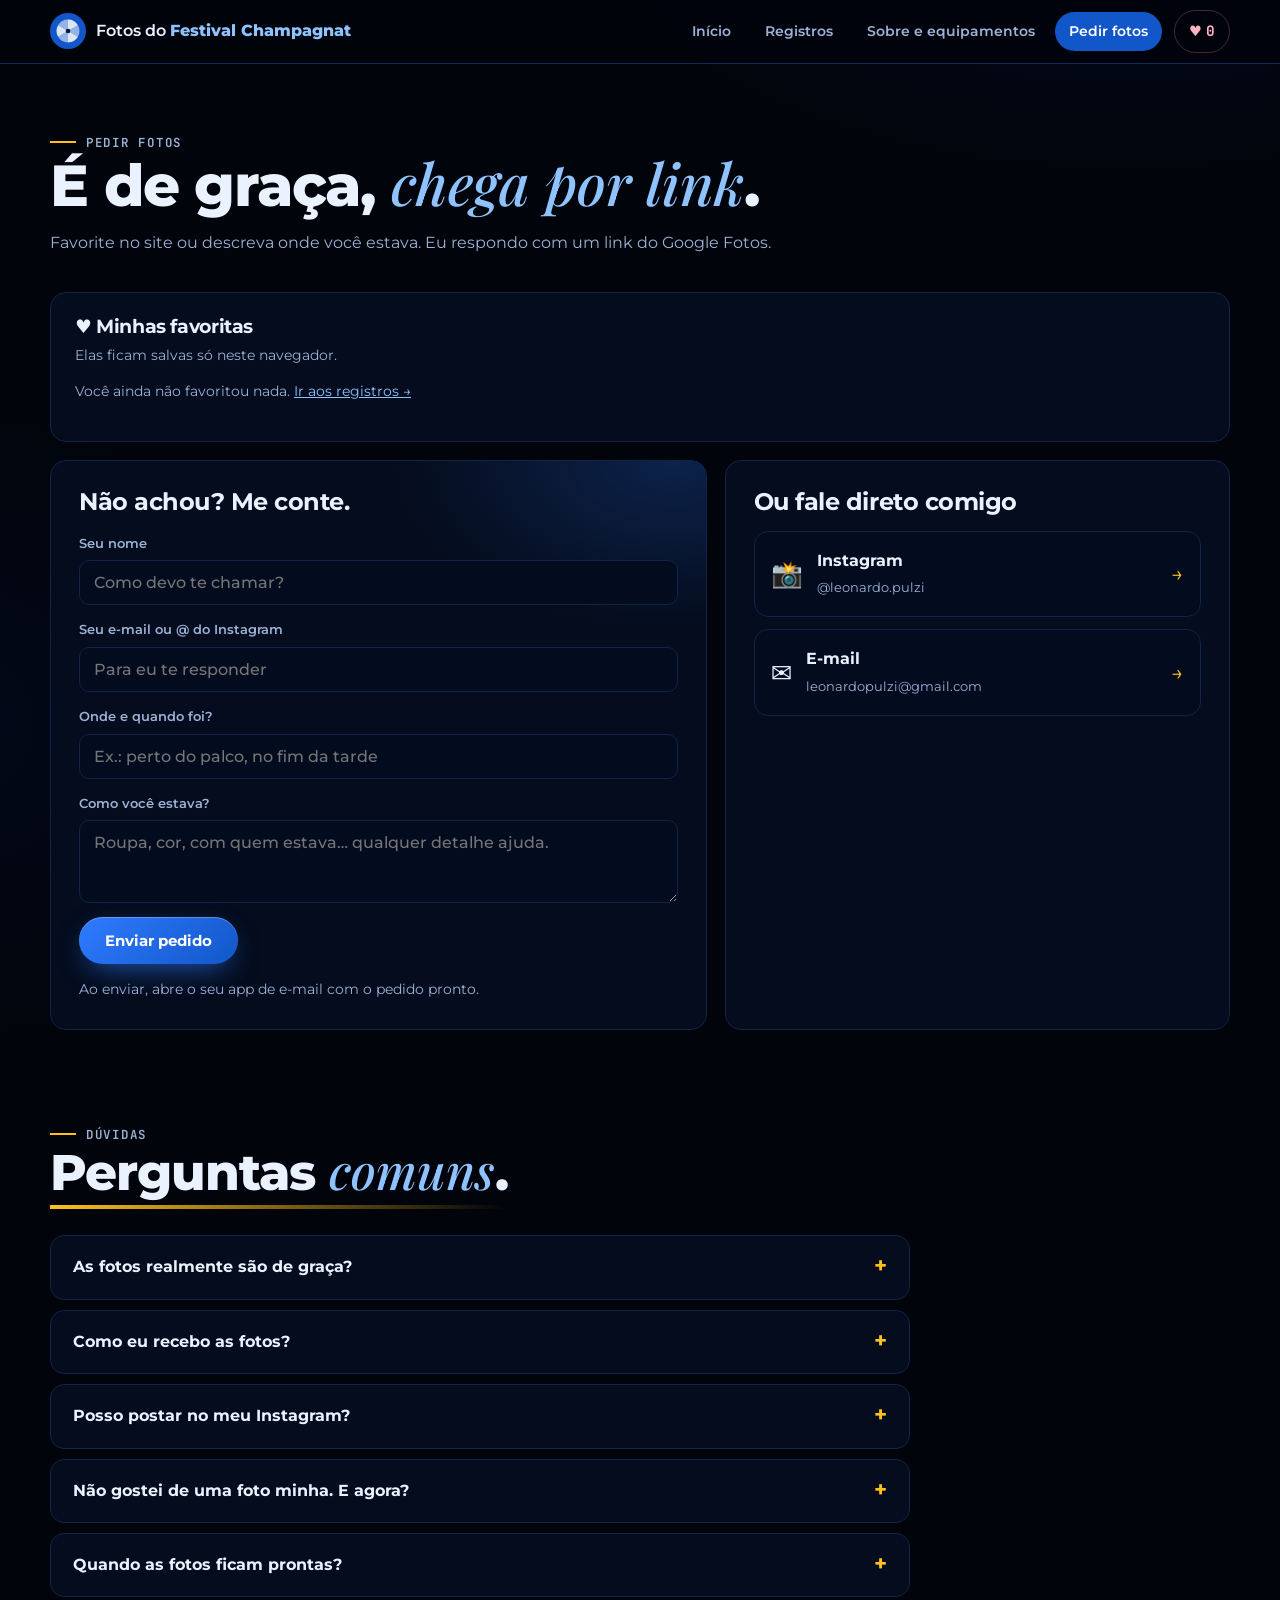
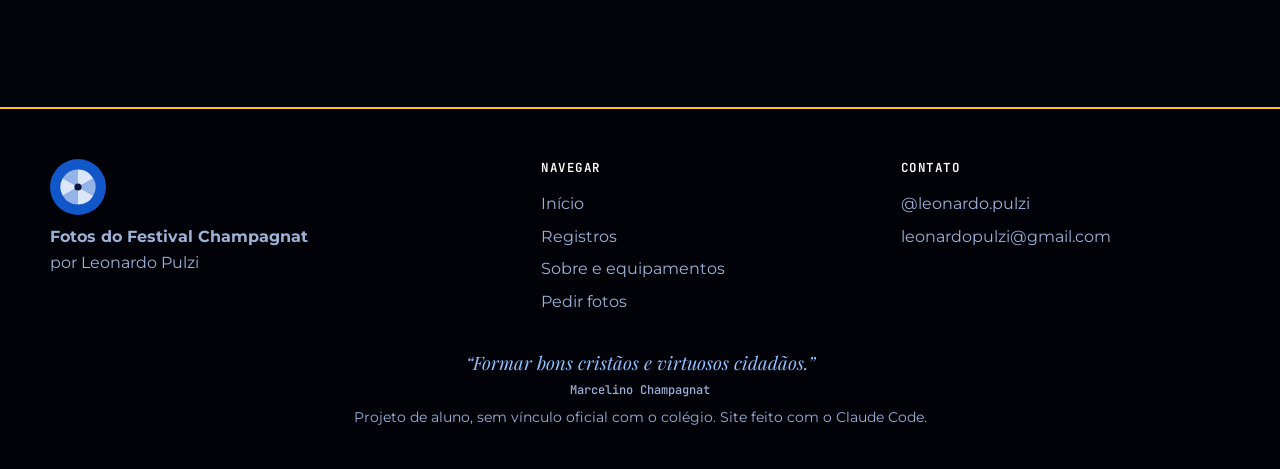
==== commit a12d41d9: "Volta a tipografia original mantendo o fundo escuro e as luzes Co-Authored-By: Claude Sonnet 5.5 <no" ====
--- a/pedir.html
+++ b/pedir.html
@@ -9,7 +9,7 @@
 <link rel="icon" href="data:image/svg+xml,%3Csvg xmlns='http://www.w3.org/2000/svg' viewBox='0 0 100 100'%3E%3Ccircle cx='50' cy='50' r='50' fill='%231257c9'/%3E%3Ccircle cx='50' cy='50' r='24' fill='%23fff'/%3E%3Ccircle cx='50' cy='50' r='10' fill='%2305122b'/%3E%3C/svg%3E">
 <link rel="preconnect" href="https://fonts.googleapis.com">
 <link rel="preconnect" href="https://fonts.gstatic.com" crossorigin>
-<link href="https://fonts.googleapis.com/css2?family=JetBrains+Mono:wght@500;600;700&family=Montserrat:wght@400;500;600;700;800&family=Playfair+Display:ital,wght@1,500&family=Barlow+Condensed:ital,wght@0,600;0,700;0,800;1,700;1,800&display=swap" rel="stylesheet">
+<link href="https://fonts.googleapis.com/css2?family=JetBrains+Mono:wght@500;600;700&family=Montserrat:wght@400;500;600;700;800&family=Playfair+Display:ital,wght@1,500&display=swap" rel="stylesheet">
 <link rel="stylesheet" href="style.css">
 <link rel="stylesheet" href="sport.css">
 <script>try{var p=sessionStorage.getItem('pt');if(p){p=JSON.parse(p);document.documentElement.classList.add('pt-in','pt-p-'+p.p,'pt-d-'+p.d)}}catch(e){}</script>
--- a/sport.css
+++ b/sport.css
@@ -1,45 +1,17 @@
 /* ============================================================
-   TEMA ESPORTE: mais escuro, tipografia condensada em itálico,
-   cortes diagonais, cantos chanfrados e clima de estádio.
-   Carregado depois do style.css e sobrescreve o visual.
+   Camada "estádio": deixa o site mais escuro e adiciona luzes,
+   letreiro e placar. A tipografia e as formas continuam as do
+   style.css (Montserrat + itálico serifado nos destaques).
    ============================================================ */
 :root {
-  --navy: #01040b; --navy2: #040c1d; --line: #10244a;
-  --gold: #ffc21a; --radius: 4px;
-  --display: "Barlow Condensed", "Arial Narrow", Impact, sans-serif;
-  --cut: polygon(0 0, calc(100% - 22px) 0, 100% 22px, 100% 100%, 22px 100%, 0 calc(100% - 22px));
-  --slant: polygon(12px 0, 100% 0, calc(100% - 12px) 100%, 0 100%);
+  --navy: #01040b; --navy2: #040c1d; --line: #10244a; --gold: #ffc21a;
 }
 body {
   background-color: #01040b;
   background-image: radial-gradient(900px 520px at 88% -8%, #0d3a9038, transparent 65%), radial-gradient(700px 500px at -8% 35%, #08205a30, transparent 65%);
 }
-
-/* tipografia de placar */
-h1, h2, h3, .stats b, .who b, .pt-box b, .face.front h3 {
-  font-family: var(--display); font-style: italic; text-transform: uppercase; font-weight: 800; letter-spacing: .01em; line-height: .94;
-}
-h1 { font-size: clamp(3.4rem, 8.4vw, 7rem); }
-h2 { font-size: clamp(2.6rem, 5.4vw, 4.4rem); }
-em, .serif, .light em, .banner h2 em, .hero h1 em { font-family: var(--display); font-style: italic; font-weight: 800; color: var(--gold); letter-spacing: .01em; }
-.eyebrow { font: italic 700 1rem var(--display); letter-spacing: .24em; }
-.eyebrow::before { width: 34px; height: 4px; transform: skewX(-25deg); }
-.brand { font-family: var(--display); font-style: italic; text-transform: uppercase; font-size: 1.25rem; letter-spacing: .04em; }
-.nav { border-bottom: 2px solid #0f2a5c; background: #01040bea; }
-.nav nav a { font-family: var(--display); text-transform: uppercase; letter-spacing: .08em; font-size: 1.05rem; font-weight: 700; border-radius: 0; clip-path: polygon(9px 0, 100% 0, calc(100% - 9px) 100%, 0 100%); padding: 6px 18px; }
-.nav nav .fav-pill { border: 0; background: #ff4d6d22; }
-
-/* botões e chips inclinados */
-.btn, .chip { font-family: var(--display); font-weight: 800; text-transform: uppercase; letter-spacing: .08em; font-size: 1.08rem; border-radius: 0; clip-path: var(--slant); }
-.btn { padding: 13px 34px; box-shadow: none; background: linear-gradient(135deg, #2f7bff, #0f4bb5); }
-.btn:hover { box-shadow: none; filter: brightness(1.2); }
-.btn.ghost { background: #ffffff10; box-shadow: none; }
-.btn.gold { background: var(--gold); color: #1c1400; box-shadow: none; }
-.chip { font-size: .95rem; padding: 7px 20px; clip-path: polygon(8px 0, 100% 0, calc(100% - 8px) 100%, 0 100%); border: 0; background: #ffffff14; }
-.chip.on { background: var(--blue); }
-.chip.solid { background: var(--gold); }
-.tagline { border-radius: 0; font-family: var(--display); font-style: italic; letter-spacing: .12em; text-transform: uppercase; font-size: .95rem; clip-path: polygon(10px 0, 100% 0, calc(100% - 10px) 100%, 0 100%); border: 0; background: #ffc21a1c; padding: 6px 22px; }
-.meta li { border-radius: 0; font-family: var(--display); font-style: italic; text-transform: uppercase; letter-spacing: .08em; font-size: .95rem; border: 0; border-left: 3px solid var(--gold); background: #ffffff0a; }
+.nav { border-bottom: 1px solid #0f2a5c; background: #01040bea; }
+.foot { background: #000208; border-top: 2px solid var(--gold); }
 
 /* hero: luzes de estádio, listras diagonais e palavra fantasma */
 .hero { overflow: hidden; }
@@ -50,56 +22,34 @@
 .hero::after { content: ""; position: absolute; inset: 0; pointer-events: none; background: repeating-linear-gradient(115deg, transparent 0 46px, #ffffff06 46px 49px); }
 @keyframes lights { 0%, 100% { opacity: .75; } 45% { opacity: 1; } 50% { opacity: .55; } 55% { opacity: 1; } }
 .hero .wrap { position: relative; z-index: 1; }
-.hero .ghost { white-space: nowrap; position: absolute; right: -2%; top: 4%; z-index: 0; pointer-events: none; user-select: none; font: italic 800 clamp(9rem, 26vw, 22rem)/1 var(--display); color: transparent; -webkit-text-stroke: 2px #ffffff12; letter-spacing: -.02em; }
-.collage .pic { border-radius: 2px; }
+.hero .ghost { white-space: nowrap; position: absolute; right: -2%; top: 4%; z-index: 0; pointer-events: none; user-select: none; font: 800 clamp(7rem, 20vw, 17rem)/1 Montserrat, sans-serif; letter-spacing: -.04em; color: transparent; -webkit-text-stroke: 2px #ffffff0f; }
 
-/* letreiro */
+/* letreiro dourado */
 .ticker { position: relative; z-index: 3; margin: 30px 0 -8px; background: var(--gold); color: #1c1400; transform: rotate(-1.4deg) scale(1.02); overflow: hidden; border-block: 3px solid #1c1400; }
-.ticker-track { display: flex; width: max-content; animation: tick 28s linear infinite; }
-.ticker-track span { white-space: pre; font: italic 800 1.35rem/1 var(--display); text-transform: uppercase; letter-spacing: .12em; padding: 10px 0; }
+.ticker-track { display: flex; width: max-content; animation: tick 30s linear infinite; }
+.ticker-track span { white-space: pre; font: 800 1rem/1 Montserrat, sans-serif; text-transform: uppercase; letter-spacing: .14em; padding: 13px 0; }
 @keyframes tick { to { transform: translateX(-50%); } }
 
 /* placar */
-.stats { border-radius: 0; background: #0b1f45; clip-path: var(--cut); }
-.stats div { background: #030a18; border-top: 4px solid var(--gold); padding: 26px 24px; }
-.stats b { font-size: 4rem; color: #fff; text-shadow: 0 0 22px #2f7bffaa; }
-.stats span { text-transform: uppercase; letter-spacing: .1em; font-size: .78rem; font-weight: 600; }
-
-/* cartões com canto chanfrado */
-.roll, .favs-box, .form, .channels, .chan, .banner, .sheet, .faq details { border-radius: 0; clip-path: var(--cut); }
-.steps li { border-radius: 4px; border-top: 4px solid var(--gold); }
-.steps li::before { border-radius: 0; font-family: var(--display); font-style: italic; font-size: 1rem; }
-.roll .no { border-radius: 0; font-family: var(--display); font-style: italic; letter-spacing: .16em; background: var(--gold); color: #1c1400; border: 0; font-size: .95rem; }
-.roll .info { border-left: 4px solid var(--gold); margin: 0 0 18px 18px; padding: 2px 14px; }
-.roll h3 { font-size: 2rem; }
-.roll .cnt { font-family: var(--display); font-style: italic; font-size: 1rem; letter-spacing: .1em; text-transform: uppercase; }
-.tile, .frame img, .portrait { border-radius: 2px; }
-.tile .fn, .ex { border-radius: 0; font-family: var(--display); font-style: italic; }
-.banner { background: linear-gradient(115deg, #0b3a99 0 46%, #041236 46% 100%); border: 0; }
-.banner::after { border-color: #ffffff0d; }
-.faq summary { font-family: var(--display); font-style: italic; text-transform: uppercase; font-size: 1.25rem; letter-spacing: .03em; }
+.stats div { background: #030a18; border-top: 3px solid var(--gold); }
+.stats b { color: #fff; text-shadow: 0 0 22px #2f7bff88; }
 
 /* a faixa que era clara agora é escura, com corte diagonal */
 .light { background: linear-gradient(180deg, #030a18, #01040b); color: var(--text); clip-path: polygon(0 44px, 100% 0, 100% calc(100% - 44px), 0 100%); padding: 140px 0 150px; margin-top: 70px; }
 .light .eyebrow { color: var(--gold); }
 .light .eyebrow::before { background: var(--gold); }
+.light em { color: var(--sky); }
 .light .sec-head p, .light .steps p { color: var(--muted); }
 .light .steps li { background: #050f26; border-color: #12305f; }
 
-/* cartas de equipamento */
-.face { border-radius: 4px; }
+/* cartas de equipamento no tom escuro */
 .face.front { background: radial-gradient(400px 260px at 90% 0%, #2f7bff66, transparent 70%), repeating-linear-gradient(115deg, transparent 0 30px, #ffffff06 30px 32px), #030a18; border: 1px solid #12305f; }
-.face.front .badge { border-radius: 0; font-family: var(--display); font-style: italic; font-size: .95rem; clip-path: polygon(8px 0, 100% 0, calc(100% - 8px) 100%, 0 100%); padding: 3px 18px; }
-.face.front h3 { font-size: 3.1rem; }
 .face.back { background: #050f26; color: var(--text); border: 1px solid #12305f; }
-.face.back h4 { color: var(--gold); font-family: var(--display); font-style: italic; font-size: 1.1rem; }
+.face.back h4 { color: var(--gold); }
 .face.back li { border-bottom: 1px dashed #1d3a75; }
 .face.back li span { color: var(--muted); }
 
-/* rodapé */
-.foot { background: #000208; border-top: 3px solid var(--gold); }
-.foot .quote { font: italic 800 1.7rem/1.1 var(--display); text-transform: uppercase; color: #fff; }
-.foot h4 { font-family: var(--display); font-style: italic; font-size: 1.05rem; }
-.pt-box b { letter-spacing: 0; }
-@media (max-width: 760px) { .hero .ghost { font-size: 9rem; top: 30%; } .stats b { font-size: 3rem; } }
+.banner { background: linear-gradient(115deg, #0b3a99 0 46%, #041236 46% 100%); }
+
+@media (max-width: 760px) { .hero .ghost { font-size: 6.5rem; top: 30%; } }
 @media (prefers-reduced-motion: reduce) { .hero::before, .ticker-track { animation: none !important; } }
